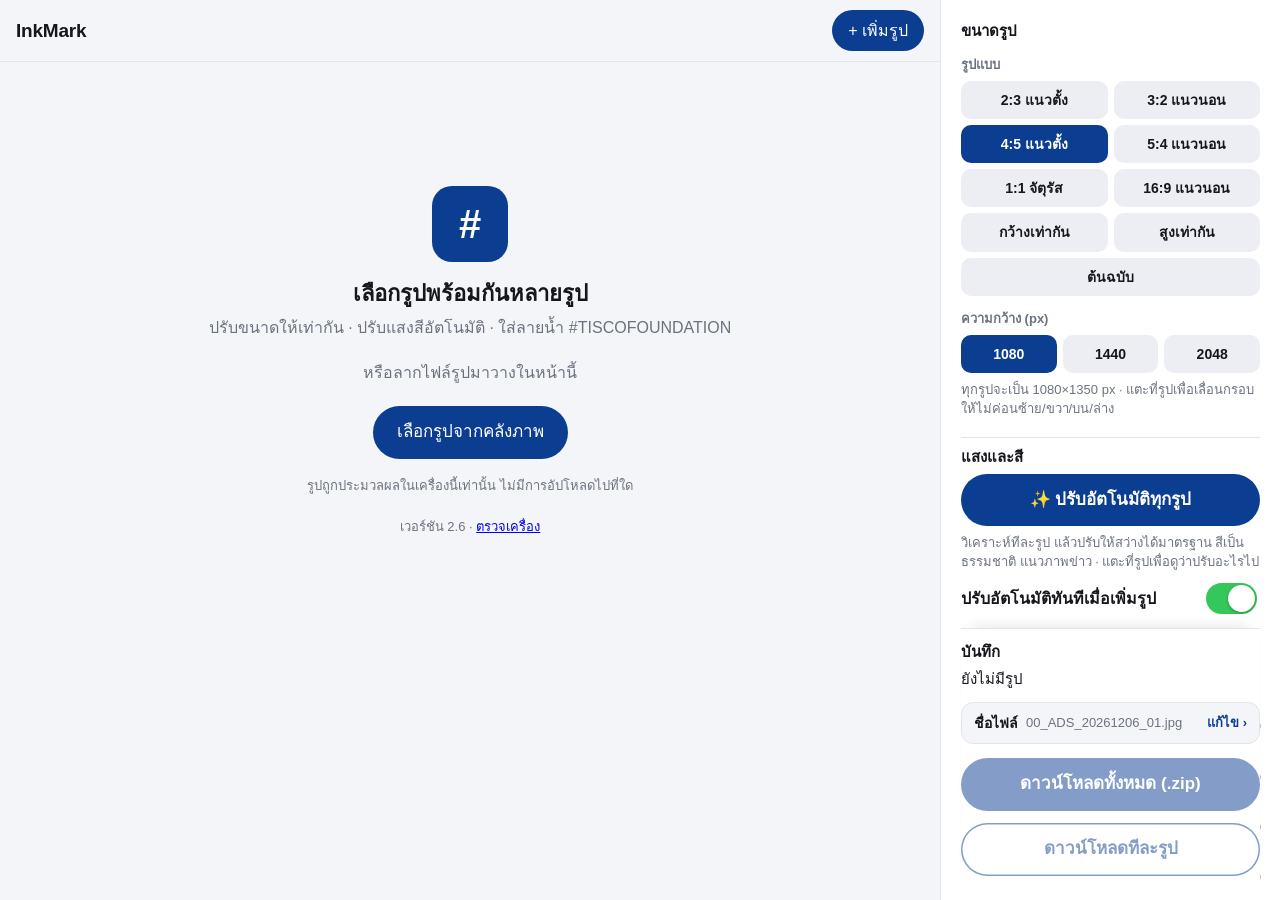
==== index.html @ cd6fbc51 "v2.6: straighten tools per photo (tilt, vertical/horizontal perspective, auto) - Tilt in 0.1° steps " ====
<!doctype html>
<html lang="th">
<head>
  <meta charset="utf-8">
  <meta name="viewport" content="width=device-width, initial-scale=1, viewport-fit=cover">
  <meta name="apple-mobile-web-app-capable" content="yes">
  <meta name="mobile-web-app-capable" content="yes">
  <meta name="apple-mobile-web-app-status-bar-style" content="default">
  <meta name="apple-mobile-web-app-title" content="InkMark">
  <meta name="theme-color" content="#0b3d91">
  <link rel="manifest" href="manifest.json">
  <link rel="apple-touch-icon" href="icons/icon-180.png">
  <link rel="icon" href="icons/icon-192.png">
  <link rel="stylesheet" href="css/style.css">
  <title>InkMark</title>
</head>
<body>
  <header class="topbar">
    <div class="brand">InkMark <span id="count" class="count"></span></div>
    <div class="top-actions">
      <button id="clearBtn" class="ghost" hidden>ล้างทั้งหมด</button>
      <label class="btn primary">+ เพิ่มรูป<input id="fileInput" type="file" accept="image/*" multiple hidden></label>
    </div>
  </header>

  <main id="main">
    <section id="empty" class="empty">
      <div class="empty-mark">#</div>
      <h1>เลือกรูปพร้อมกันหลายรูป</h1>
      <p>ปรับขนาดให้เท่ากัน · ปรับแสงสีอัตโนมัติ · ใส่ลายน้ำ #TISCOFOUNDATION</p>
      <p class="desk-only drop-hint">หรือลากไฟล์รูปมาวางในหน้านี้</p>
      <label class="btn primary big">เลือกรูปจากคลังภาพ<input id="fileInput2" type="file" accept="image/*" multiple hidden></label>
      <p class="hint">รูปถูกประมวลผลในเครื่องนี้เท่านั้น ไม่มีการอัปโหลดไปที่ใด</p>
      <p class="hint"><span id="version"></span> · <a href="check.html">ตรวจเครื่อง</a></p>
    </section>
    <p id="gridHint" class="grid-hint" hidden>แตะที่รูปเพื่อเลื่อนตำแหน่งกรอบ หรือปรับแสงสีเฉพาะรูป</p>
    <div id="grid" class="grid"></div>
  </main>

  <!-- แผงตั้งค่า -->
  <section id="sheet" class="sheet" hidden>
    <div class="sheet-head">
      <strong id="sheetTitle"></strong>
      <button id="sheetClose" class="ghost small">เสร็จ</button>
    </div>

    <div class="pane" data-pane="size">
      <h3 class="pane-title">ขนาดรูป</h3>
      <p class="label">รูปแบบ</p>
      <div class="seg mode-grid" id="modeSeg"></div>
      <p class="label" id="sizeLabel">ความกว้าง (px)</p>
      <div class="seg" id="sizeSeg"></div>
      <p class="hint" id="sizeHint"></p>
    </div>

    <div class="pane" data-pane="tone">
      <h3 class="pane-title">แสงและสี</h3>
      <button id="autoAllBtn" class="btn primary block">✨ ปรับอัตโนมัติทุกรูป</button>
      <p class="hint">วิเคราะห์ทีละรูป แล้วปรับให้สว่างได้มาตรฐาน สีเป็นธรรมชาติ แนวภาพข่าว · แตะที่รูปเพื่อดูว่าปรับอะไรไป</p>
      <label class="switch-row">
        <span><strong>ปรับอัตโนมัติทันทีเมื่อเพิ่มรูป</strong></span>
        <input type="checkbox" id="autoImport" class="switch">
      </label>
      <button id="resetAllBtn" class="ghost small">ล้างการปรับแสงสีทุกรูป</button>
      <p class="label">ปรับเพิ่มทั้งชุด</p>
      <div id="globalSliders" class="sliders"></div>
      <button id="globalReset" class="ghost small">รีเซ็ตแถบเลื่อน</button>
      <p class="hint">ต้องการปรับเฉพาะรูปไหน ให้แตะที่รูปนั้น</p>
    </div>

    <div class="pane" data-pane="wm">
      <h3 class="pane-title">ลายน้ำ</h3>
      <label class="switch-row">
        <span><strong>ใส่ลายน้ำ</strong><br><small>ห่างขอบเท่ากัน ขนาดอัตโนมัติตามรูป</small></span>
        <input type="checkbox" id="wmToggle" class="switch">
      </label>
      <p class="label">ข้อความ</p>
      <input id="wmText" type="text" autocomplete="off" autocapitalize="characters" spellcheck="false">
      <p class="label">ตำแหน่ง</p>
      <div class="pos-grid" id="wmPosGrid" aria-label="ตำแหน่งลายน้ำ"></div>
      <p class="label">ขนาด</p>
      <div class="seg" id="wmSizeSeg"></div>
      <p class="label">สี</p>
      <div class="seg wrap" id="wmColorSeg"></div>
      <p class="label">ความทึบ <span id="wmOpacityVal" class="muted"></span></p>
      <input id="wmOpacity" type="range" min="40" max="100" step="5">
    </div>

    <div class="pane" data-pane="export">
      <h3 class="pane-title">บันทึก</h3>
      <p id="exportSummary" class="summary"></p>
      <details class="name-box" id="nameBox">
        <summary>
          <span class="name-title">ชื่อไฟล์</span>
          <span class="name-sum" id="namePreview"></span>
        </summary>
        <p class="label">คำค้นหาในชื่อไฟล์</p>
        <input id="prefixInput" type="text" autocomplete="off" autocapitalize="characters" spellcheck="false" maxlength="20">
        <p class="hint">รูปแบบ 00_คำค้นหา_วันที่ถ่าย_ลำดับ · ลำดับนับตามรูปในหน้าแอป เริ่มใหม่ทุกวันที่</p>
      </details>
      <p class="hint warn" id="noDateWarn" hidden></p>
      <div class="desk-only desk-export">
        <button id="deskZipBtn" class="btn primary block">ดาวน์โหลดทั้งหมด (.zip)</button>
        <button id="deskFilesBtn" class="btn outline block">ดาวน์โหลดทีละรูป</button>
      </div>
      <div class="touch-only">
      <button id="exportBtn" class="btn primary block">เตรียมไฟล์ทั้งหมด</button>
      <div id="exportReady" hidden>
        <button id="shareBtn" class="btn primary block">บันทึกลงคลังรูป / แชร์</button>
        <p class="hint">กดแล้วเลือก <strong>"บันทึกรูปภาพ"</strong> รูปเข้าแอปรูปภาพ (แอปรูปภาพจะตั้งชื่อใหม่เอง) · ต้องการชื่อไฟล์ตามที่ตั้ง เลือก <strong>"บันทึกไปยังไฟล์"</strong></p>
        <button id="downloadBtn" class="ghost small">หรือดาวน์โหลดเป็นไฟล์</button>
      </div>
      </div>
    </div>
  </section>

  <nav class="tabbar" id="tabbar" hidden>
    <button data-sheet="size"><span class="ico">▣</span><span>ขนาด</span></button>
    <button data-sheet="tone"><span class="ico">☀︎</span><span>แสงสี</span></button>
    <button data-sheet="wm"><span class="ico">#</span><span>ลายน้ำ</span></button>
    <button data-sheet="export" class="accent"><span class="ico">↓</span><span>บันทึก</span></button>
  </nav>

  <!-- แก้ไขรายรูป -->
  <div id="editor" class="editor" hidden>
    <div class="ed-head">
      <button id="edClose" class="ghost">✕ ปิด</button>
      <span id="edTitle" class="ed-title"></span>
      <span class="ed-nav">
        <button id="edPrev" class="ghost" aria-label="รูปก่อนหน้า">‹</button>
        <button id="edNext" class="ghost" aria-label="รูปถัดไป">›</button>
      </span>
    </div>
    <div class="ed-body">
      <div class="ed-stage" id="edStage">
        <div class="ed-pane" id="edCropPane">
          <p class="ed-pane-label" id="edCropLabel">รูปเต็ม · ลากกรอบเพื่อเลือกตำแหน่ง</p>
          <div class="ed-pane-box"><canvas id="edCrop"></canvas></div>
        </div>
        <div class="ed-pane">
          <p class="ed-pane-label">ผลลัพธ์</p>
          <div class="ed-pane-box"><canvas id="edPreview"></canvas></div>
        </div>
      </div>
      <div class="ed-controls">
        <div id="edFrame" class="ed-frame">
          <div class="row ed-mode-row">
            <span class="muted">ขนาดรูปนี้</span>
            <select id="edMode"><option value=""></option></select>
          </div>
          <p class="hint" id="edModeNote" hidden>รูปนี้ใช้ขนาดเฉพาะ รูปอื่นยังใช้ขนาดตามชุด</p>
          <p class="hint mobile-only" id="edFrameHint">ลากกรอบสีขาวเพื่อเลือกตำแหน่ง · ใช้สองนิ้วซูมได้</p>
          <div class="row" id="edZoomRow">
            <span class="muted">ซูม</span>
            <input id="edZoom" type="range" min="1" max="4" step="0.01">
            <button id="edCropReset" class="ghost small">กึ่งกลาง</button>
          </div>
          <div class="geo-box">
            <p class="label geo-title">ปรับให้ตรง <span class="muted">— เอียง · มุมมองแนวตั้ง/แนวนอน</span></p>
            <div class="auto-row">
              <button id="edStraight" class="btn outline">📐 ตั้งตรงอัตโนมัติ</button>
              <button id="edGeoReset" class="ghost small">ล้าง</button>
            </div>
            <div id="geoChips" class="chips"></div>
            <div class="one-slider"><input id="geoOne" type="range"></div>
          </div>
        </div>
        <div class="ed-tone">
          <div class="auto-row">
            <button id="edAuto" class="btn primary">✨ ปรับอัตโนมัติ</button>
            <button id="edToneReset" class="ghost small">ล้างการปรับ</button>
          </div>
          <ul id="edNotes" class="auto-notes"></ul>
          <button id="edCompare" class="btn outline block desk-only">กดค้างเพื่อดูก่อนปรับ</button>
          <!-- มือถือ: เลือกค่าทีละตัว แล้วปรับด้วยแถบเดียว (รูปไม่เลื่อนหาย) -->
          <div id="edChips" class="chips mobile-only"></div>
          <div class="one-slider mobile-only">
            <input id="edOne" type="range" step="1">
          </div>
          <p class="hint mobile-only">กดค้างที่รูปเพื่อดูก่อนปรับ · แตะชื่อค่าสองครั้งเพื่อกลับเป็น 0</p>
          <p class="label desk-only">ปรับแสงสีรูปนี้</p>
          <div id="edSliders" class="sliders desk-only"></div>
        </div>
        <div class="row ed-actions">
          <button id="edRemove" class="ghost small danger">ลบรูปนี้</button>
        </div>
        <p class="hint desk-only">คีย์ลัด: ← → เปลี่ยนรูป · Esc ปิด · ลูกกลิ้งเมาส์ = ซูม</p>
      </div>
    </div>
    <nav class="ed-tabs mobile-only" id="edTabs">
      <button type="button" data-tab="frame"><span class="ico">▣</span><span>ขนาด · ตำแหน่ง</span></button>
      <button type="button" data-tab="tone"><span class="ico">☀︎</span><span>แสงสี</span></button>
    </nav>
  </div>

  <div id="progress" class="progress" hidden>
    <div class="progress-card">
      <p id="progressText"></p>
      <div class="bar"><div id="progressBar"></div></div>
    </div>
  </div>
  <div id="toast" class="toast" hidden></div>
  <div id="dropZone" class="drop-zone" hidden><div>วางรูปที่นี่</div></div>
  <button id="updateBar" class="update-bar" hidden>มีเวอร์ชันใหม่ · แตะเพื่อโหลด (รูปที่เลือกไว้จะหายไป)</button>

  <script type="module" src="js/app.js"></script>
</body>
</html>
---- css/style.css ----
:root {
  --bg: #f4f5f8;
  --surface: #ffffff;
  --text: #15171c;
  --muted: #6b7280;
  --line: #e3e5ea;
  --primary: #0b3d91;
  --primary-text: #ffffff;
  --chip: #eceef3;
  --danger: #c62828;
  --shadow: 0 6px 24px rgba(0, 0, 0, 0.12);
  --tabbar-h: 64px;
  --safe-b: env(safe-area-inset-bottom, 0px);
}
@media (prefers-color-scheme: dark) {
  :root {
    --bg: #0f1115;
    --surface: #1a1d23;
    --text: #eef0f4;
    --muted: #9aa1ad;
    --line: #2b2f37;
    --primary: #4c7fe0;
    --chip: #262a32;
    --danger: #ff6b6b;
    --shadow: 0 6px 24px rgba(0, 0, 0, 0.5);
  }
}

* { box-sizing: border-box; -webkit-tap-highlight-color: transparent; }
html, body { margin: 0; }
body {
  background: var(--bg);
  color: var(--text);
  font: 16px/1.45 -apple-system, BlinkMacSystemFont, "Sukhumvit Set", "Noto Sans Thai", "Helvetica Neue", Arial, sans-serif;
  touch-action: manipulation;
  -webkit-user-select: none;
  user-select: none;
}
button, input, label.btn { font: inherit; color: inherit; }
button { cursor: pointer; border: 0; background: none; }
[hidden] { display: none !important; }
.muted { color: var(--muted); font-weight: 400; }
.hint { color: var(--muted); font-size: 13px; margin: 8px 0 0; }

.btn {
  display: inline-flex; align-items: center; justify-content: center;
  padding: 9px 16px; border-radius: 999px; font-weight: 600; cursor: pointer;
}
.btn.primary { background: var(--primary); color: var(--primary-text); }
.btn.big { padding: 14px 24px; font-size: 17px; }
.btn.block { width: 100%; padding: 14px; font-size: 17px; margin-top: 4px; }
.btn:disabled { opacity: 0.5; }
.btn.outline { background: transparent; color: var(--primary); box-shadow: inset 0 0 0 1.5px var(--primary); }
.desk-export { display: grid; gap: 8px; }
.ghost { padding: 8px 12px; border-radius: 10px; color: var(--primary); font-weight: 600; }
.ghost.small { font-size: 14px; padding: 6px 10px; }
.ghost.danger { color: var(--danger); }

/* แถบบน */
.topbar {
  position: sticky; top: 0; z-index: 10;
  display: flex; align-items: center; justify-content: space-between;
  padding: calc(env(safe-area-inset-top, 0px) + 10px) 16px 10px;
  background: var(--bg);
  background: color-mix(in srgb, var(--bg) 88%, transparent);
  -webkit-backdrop-filter: blur(12px); backdrop-filter: blur(12px);
  border-bottom: 1px solid var(--line);
}
.brand { font-weight: 800; font-size: 19px; letter-spacing: -0.2px; }
.count { font-weight: 500; font-size: 14px; color: var(--muted); margin-left: 4px; }
.top-actions { display: flex; gap: 6px; align-items: center; }

main { padding: 12px 16px calc(var(--tabbar-h) + var(--safe-b) + 24px); }
body.sheet-open main { padding-bottom: calc(58vh + var(--safe-b)); }

.empty { text-align: center; padding: 12vh 8px 0; }
.empty-mark {
  width: 76px; height: 76px; margin: 0 auto 16px; border-radius: 20px;
  display: grid; place-items: center; font-size: 40px; font-weight: 800;
  background: var(--primary); color: #fff;
}
.empty h1 { font-size: 22px; margin: 0 0 6px; }
.empty p { color: var(--muted); margin: 0 0 22px; }
.empty .hint { margin-top: 18px; }
.grid-hint { color: var(--muted); font-size: 13px; margin: 0 0 10px; }

.grid { display: grid; grid-template-columns: repeat(2, minmax(0, 1fr)); gap: 10px; align-items: start; }
@media (min-width: 640px) { .grid { grid-template-columns: repeat(3, minmax(0, 1fr)); } }
@media (min-width: 980px) { .grid { grid-template-columns: repeat(4, minmax(0, 1fr)); } }
.tile {
  position: relative; border-radius: 10px; overflow: hidden; background: var(--chip);
  min-height: 80px; cursor: pointer;
}
.tile canvas { display: block; width: 100%; height: auto; }
.tile .num {
  position: absolute; left: 6px; top: 6px; font-size: 12px; font-weight: 700;
  background: rgba(0,0,0,0.55); color: #fff; padding: 1px 7px; border-radius: 99px;
}
.tile .del {
  position: absolute; right: 4px; top: 4px; width: 30px; height: 30px; border-radius: 50%;
  display: grid; place-items: center; font-size: 14px; font-weight: 700; line-height: 1;
  background: rgba(0,0,0,0.6); color: #fff; border: 1.5px solid rgba(255,255,255,0.8);
}

/* แถบล่าง */
.tabbar {
  position: fixed; left: 0; right: 0; bottom: 0; z-index: 30;
  display: grid; grid-template-columns: repeat(4, 1fr);
  padding: 6px 8px calc(var(--safe-b) + 6px);
  background: var(--surface); border-top: 1px solid var(--line);
}
.tabbar button {
  display: flex; flex-direction: column; align-items: center; gap: 1px;
  padding: 6px 0; border-radius: 12px; font-size: 12px; color: var(--muted);
}
.tabbar .ico { font-size: 19px; line-height: 1.2; font-weight: 700; }
.tabbar button.active { color: var(--primary); background: var(--chip); }
.tabbar button.accent { color: var(--primary); font-weight: 700; }

/* แผงตั้งค่า */
.sheet {
  position: fixed; left: 0; right: 0; z-index: 25;
  bottom: calc(var(--tabbar-h) + var(--safe-b));
  max-height: 52vh; overflow-y: auto; -webkit-overflow-scrolling: touch;
  background: var(--surface); border-radius: 18px 18px 0 0; box-shadow: var(--shadow);
  padding: 4px 16px 16px;
}
@media (min-width: 720px) { .sheet { left: 50%; right: auto; width: 560px; transform: translateX(-50%); } }
.sheet-head {
  position: sticky; top: 0; background: var(--surface);
  display: flex; justify-content: space-between; align-items: center; padding: 10px 0 4px;
}
.pane { display: none; }
.pane.active { display: block; }
.label { font-size: 13px; font-weight: 600; color: var(--muted); margin: 14px 0 6px; }

.seg { display: flex; gap: 6px; }
.seg.wrap { flex-wrap: wrap; }
.seg button {
  flex: 1 1 auto; padding: 9px 12px; border-radius: 10px; background: var(--chip);
  font-size: 14px; font-weight: 600; white-space: nowrap; display: inline-flex; align-items: center; justify-content: center; gap: 6px;
}
.seg button.on { background: var(--primary); color: var(--primary-text); }
.pos-grid {
  display: grid; grid-template-columns: repeat(3, 1fr); gap: 4px;
  width: 132px; aspect-ratio: 4 / 5; padding: 6px; border-radius: 12px;
  background: var(--chip); border: 1px solid var(--line);
}
.pos-grid button { border-radius: 8px; display: grid; place-items: center; }
.pos-grid button i { width: 22px; height: 6px; border-radius: 3px; background: var(--muted); opacity: 0.35; }
.pos-grid button.on { background: var(--surface); box-shadow: 0 1px 3px rgba(0,0,0,0.15); }
.pos-grid button.on i { background: var(--primary); opacity: 1; }
.dot { width: 14px; height: 14px; border-radius: 50%; border: 1px solid rgba(128,128,128,0.6); display: inline-block; }
.seg input[type=color] { width: 22px; height: 22px; border: 0; padding: 0; background: none; }

input[type=text] {
  width: 100%; padding: 10px 12px; font-size: 16px; border-radius: 10px;
  border: 1px solid var(--line); background: var(--bg); -webkit-user-select: text; user-select: text;
}
input[type=range] { width: 100%; accent-color: var(--primary); }

.sliders .sl { display: grid; grid-template-columns: 1fr auto; align-items: center; margin: 4px 0 10px; }
.sliders .sl span { font-size: 14px; }
.sliders .sl output { font-size: 13px; color: var(--muted); min-width: 34px; text-align: right; }
.sliders .sl input { grid-column: 1 / -1; }

.switch-row { display: flex; align-items: center; justify-content: space-between; gap: 12px; padding: 8px 0; }
.switch-row small { color: var(--muted); }
.switch {
  appearance: none; -webkit-appearance: none; flex: none;
  width: 51px; height: 31px; border-radius: 99px; background: var(--line); position: relative; transition: background .2s;
}
.switch::after {
  content: ""; position: absolute; top: 2px; left: 2px; width: 27px; height: 27px; border-radius: 50%;
  background: #fff; box-shadow: 0 1px 3px rgba(0,0,0,.3); transition: transform .2s;
}
.switch:checked { background: #34c759; }
.switch:checked::after { transform: translateX(20px); }

.summary { font-size: 15px; margin: 6px 0 12px; }

/* ตัวแก้ไขรายรูป */
.editor {
  position: fixed; inset: 0; z-index: 50; background: var(--bg);
  display: flex; flex-direction: column;
}
.ed-head {
  display: flex; align-items: center; justify-content: space-between; gap: 8px;
  padding: calc(env(safe-area-inset-top, 0px) + 6px) 8px 6px; border-bottom: 1px solid var(--line); background: var(--surface);
}
.ed-title { font-size: 14px; color: var(--muted); overflow: hidden; text-overflow: ellipsis; white-space: nowrap; }
.ed-nav button { font-size: 24px; padding: 2px 14px; }
.ed-body { flex: 1; min-height: 0; overflow-y: auto; width: 100%; }
.ed-stage {
  position: relative; background: #16181c; overflow: hidden;
  display: flex; flex-direction: column; gap: 8px; padding: 8px;
}
.ed-pane { display: flex; flex-direction: column; min-width: 0; min-height: 0; height: 36vh; height: 36dvh; }
.ed-pane-label { margin: 0 0 4px; color: #b9bec8; font-size: 12px; font-weight: 600; }
.ed-pane-box { flex: 1; min-height: 0; display: flex; align-items: center; justify-content: center; }
#edCrop, #edPreview { display: block; box-shadow: 0 2px 16px rgba(0,0,0,0.5); }
#edCrop { touch-action: none; cursor: grab; }
#edCrop.dragging { cursor: grabbing; }
#edPreview { -webkit-touch-callout: none; }
.ed-stage-hint.fade { opacity: 0; }
.ed-stage-hint {
  position: absolute; left: 50%; top: 10px; transform: translateX(-50%); margin: 0; transition: opacity .4s;
  background: rgba(0,0,0,0.55); color: #fff; font-size: 12px; padding: 4px 10px; border-radius: 99px;
  pointer-events: none; white-space: nowrap;
}
.ed-controls { padding: 14px 16px calc(var(--safe-b) + 24px); max-width: 640px; margin: 0 auto; }
.ed-controls .btn.block { margin-top: 0; margin-bottom: 8px; }
.auto-notes { margin: 0 0 10px; padding: 0; list-style: none; font-size: 13px; color: var(--muted); }
.auto-notes li { padding: 3px 0 3px 18px; position: relative; }
.auto-notes li::before { content: "✓"; position: absolute; left: 0; color: var(--primary); font-weight: 700; }
#edCompare { -webkit-user-select: none; user-select: none; -webkit-touch-callout: none; }
.row { display: flex; align-items: center; gap: 10px; margin-top: 8px; }
.row input[type=range] { flex: 1; }

.progress { position: fixed; inset: 0; z-index: 80; background: rgba(0,0,0,0.4); display: grid; place-items: center; }
.progress-card { background: var(--surface); padding: 20px; border-radius: 16px; width: min(320px, 86vw); text-align: center; }
.bar { height: 6px; background: var(--chip); border-radius: 99px; overflow: hidden; }
#progressBar { height: 100%; width: 0; background: var(--primary); transition: width .15s; }

.toast {
  position: fixed; left: 50%; transform: translateX(-50%); z-index: 90;
  bottom: calc(var(--tabbar-h) + var(--safe-b) + 16px);
  background: rgba(20,20,20,0.92); color: #fff; padding: 10px 16px; border-radius: 12px; font-size: 14px; max-width: 90vw;
}

.update-bar {
  position: fixed; left: 12px; right: 12px; z-index: 95;
  top: calc(env(safe-area-inset-top, 0px) + 64px);
  background: var(--primary); color: #fff; font-weight: 600; font-size: 14px;
  padding: 10px 14px; border-radius: 12px; box-shadow: var(--shadow);
}

/* ---------- จอคอม: แผงเครื่องมือด้านขวา ---------- */
.desk-only { display: none !important; }
.pane-title { display: none; }
.drop-zone {
  position: fixed; inset: 0; z-index: 99; display: grid; place-items: center;
  background: rgba(11, 61, 145, 0.18);
  background: color-mix(in srgb, var(--primary) 18%, transparent);
  border: 3px dashed var(--primary); pointer-events: none;
}
.drop-zone div { background: var(--surface); color: var(--primary); font-weight: 700; font-size: 20px; padding: 14px 24px; border-radius: 14px; box-shadow: var(--shadow); }

@media (min-width: 1024px) {
  :root { --side-w: 340px; }
  .desk-only { display: revert !important; }
  .btn.desk-only { display: flex !important; }
  .desk-export.desk-only { display: grid !important; }
  .touch-only { display: none !important; }
  .drop-hint { color: var(--muted); }

  main, body.sheet-open main { padding: 16px 24px 32px; margin-right: var(--side-w); }
  .topbar { padding-right: calc(var(--side-w) + 16px); }
  .grid { grid-template-columns: repeat(auto-fill, minmax(220px, 1fr)); gap: 14px; }
  .tabbar { display: none !important; }

  /* แผงขวาแสดงตลอด ตั้งแต่ยังไม่เลือกรูป และล็อกตำแหน่งไว้ */
  .sheet,
  .sheet[hidden] {
    display: block !important;
    top: 0; bottom: 0; right: 0; left: auto; width: var(--side-w); max-height: none; transform: none;
    border-radius: 0; box-shadow: none; border-left: 1px solid var(--line);
    padding: calc(env(safe-area-inset-top, 0px) + 12px) 20px 24px;
  }
  .sheet-head { display: none; }
  .sheet .pane { display: block; padding-bottom: 18px; margin-bottom: 6px; border-bottom: 1px solid var(--line); }
  .sheet .pane:last-child { border-bottom: 0; }
  .pane-title { display: block; font-size: 15px; margin: 8px 0 2px; }
  .sheet .pane[data-pane="export"] {
    position: sticky; bottom: -24px; background: var(--surface); padding: 4px 0 24px; margin-top: 8px;
    border-top: 1px solid var(--line); box-shadow: 0 -10px 14px -10px rgba(0,0,0,0.12);
  }

  .ed-body { display: grid; grid-template-columns: 1fr 340px; overflow: hidden; }
  .ed-stage { min-height: 0; flex-direction: row; gap: 16px; padding: 12px 16px 16px; }
  .ed-pane { flex: 1; height: auto; }
  .ed-controls { border-left: 1px solid var(--line); overflow-y: auto; max-width: none; margin: 0; padding: 16px 20px 24px; background: var(--surface); }
}

/* ป้ายบนรูปย่อ + ลากเรียงลำดับ */
.tile .badges { position: absolute; left: 6px; bottom: 6px; display: flex; gap: 4px; flex-wrap: wrap; pointer-events: none; }
.tile .badges span { font-size: 11px; color: #fff; padding: 1px 7px; border-radius: 99px; }
.tile .badges .edited { background: var(--primary); }
.tile .badges .nodate { background: #b26a00; }
.tile { -webkit-touch-callout: none; touch-action: manipulation; }
.tile.drag-src { opacity: 0.3; }
.tile.lifted { transform: scale(1.04); }
.drag-ghost {
  position: fixed; z-index: 70; pointer-events: none; border-radius: 10px; overflow: hidden;
  box-shadow: 0 12px 32px rgba(0,0,0,0.35); opacity: 0.92; transform: scale(1.05);
}
.drag-ghost canvas { display: block; width: 100%; height: auto; }
/* โหมดที่ไม่ต้องเลือกตำแหน่ง: ให้ผลลัพธ์ใช้พื้นที่ทั้งหมด */
#edCropPane[hidden] + .ed-pane { height: 64vh; height: 64dvh; }
@media (min-width: 1024px) { #edCropPane[hidden] + .ed-pane { height: auto; } }

/* ---------- หน้าแก้ไขบนมือถือ: รูปค้างบนจอ เครื่องมืออยู่ล่าง (แบบแอปรูปภาพ iPhone) ---------- */
.auto-row { display: flex; align-items: center; gap: 8px; margin-bottom: 6px; }
.auto-row .btn { flex: 1; }
.chips { display: flex; gap: 6px; overflow-x: auto; padding: 2px 0 8px; scrollbar-width: none; -webkit-overflow-scrolling: touch; }
.chips::-webkit-scrollbar { display: none; }
.chips button {
  flex: none; padding: 7px 12px; border-radius: 99px; background: var(--chip); font-size: 14px; font-weight: 600;
  display: flex; gap: 6px; align-items: baseline;
}
.chips button small { font-weight: 500; color: var(--muted); font-size: 12px; }
.chips button.on { background: var(--primary); color: #fff; }
.chips button.on small { color: rgba(255,255,255,0.8); }
.chips button.changed:not(.on) small { color: var(--primary); }
.one-slider { padding: 4px 4px 0; }
.one-slider input { width: 100%; }
.ed-tabs { display: none; }

@media (max-width: 1023px) {
  .mobile-only { display: revert; }
  .chips.mobile-only { display: flex; }
  .editor .ed-body { display: flex; flex-direction: column; overflow: hidden; }
  .editor .ed-stage { flex: 1; min-height: 0; padding: 8px; }
  .editor .ed-pane { flex: 1; height: auto; min-height: 0; }
  #edCropPane[hidden] + .ed-pane { height: auto; }
  .editor .ed-controls { flex: none; max-height: 42vh; overflow-y: auto; width: 100%; padding: 10px 16px 6px; background: var(--surface); }
  .editor .auto-notes {
    font-size: 12px; margin-bottom: 6px;
    display: -webkit-box; -webkit-line-clamp: 2; -webkit-box-orient: vertical; overflow: hidden;
  }
  .editor .auto-notes li { display: inline; padding: 0 6px 0 0; }
  .editor .auto-notes li::before { position: static; margin-right: 2px; }
  .editor .ed-actions { display: none; }
  .editor .ed-controls .hint { margin: 2px 0 4px; font-size: 12px; }
  .ed-tabs {
    display: grid; grid-template-columns: 1fr 1fr; flex: none; background: var(--surface);
    border-top: 1px solid var(--line); padding: 4px 8px calc(var(--safe-b) + 4px);
  }
  .ed-tabs button { display: flex; flex-direction: column; align-items: center; padding: 6px 0; border-radius: 12px; font-size: 12px; color: var(--muted); }
  .ed-tabs .ico { font-size: 18px; line-height: 1.2; font-weight: 700; }
  .ed-tabs button.on { color: var(--primary); background: var(--chip); }
  /* แท็บตำแหน่ง: เห็นรูปเต็ม+กรอบ · แท็บแสงสี: เห็นผลลัพธ์ */
  .editor.tab-tone #edCropPane { display: none; }
  .editor.tab-frame #edCropPane:not([hidden]) ~ .ed-pane { display: none; }
  .editor.tab-tone .ed-frame { display: none; }
  .editor.tab-frame .ed-tone, .editor.tab-frame .ed-actions { display: none; }
  .editor .ed-pane-label { display: none; }
}
@media (min-width: 1024px) { .mobile-only { display: none !important; } }

/* ขนาดรูป: เรียงเป็นคู่ แนวตั้ง | แนวนอน */
.seg.mode-grid { display: grid; grid-template-columns: 1fr 1fr; }
.seg.mode-grid button[data-value="orig"] { grid-column: 1 / -1; }

/* ชื่อไฟล์: ยุบไว้เป็นบรรทัดสรุป แตะเพื่อแก้ */
.name-box { margin: 4px 0 10px; border: 1px solid var(--line); border-radius: 12px; padding: 0 12px; background: var(--bg); }
.name-box summary {
  list-style: none; cursor: pointer; display: flex; align-items: center; gap: 8px; padding: 10px 0; font-size: 14px;
}
.name-box summary::-webkit-details-marker { display: none; }
.name-box summary::after { content: "แก้ไข ›"; margin-left: auto; color: var(--primary); font-weight: 600; font-size: 13px; flex: none; }
.name-box[open] summary::after { content: "เสร็จ"; }
.name-title { font-weight: 600; flex: none; }
.name-sum { color: var(--muted); overflow: hidden; text-overflow: ellipsis; white-space: nowrap; min-width: 0; font-size: 13px; }
.name-box[open] { padding-bottom: 10px; }
.name-box .label { margin-top: 2px; }
.hint.warn { color: #b26a00; }

/* ขนาดเฉพาะรูป */
.ed-mode-row select {
  flex: 1; font: inherit; font-size: 15px; padding: 8px 10px; border-radius: 10px;
  border: 1px solid var(--line); background: var(--bg); color: var(--text);
}
.ed-mode-row .muted { flex: none; }
#edModeNote { color: var(--primary); }
.tile .badges .own-size { background: #6a3fb2; }

/* ปรับให้ตรง */
.geo-box { margin-top: 10px; padding-top: 10px; border-top: 1px solid var(--line); }
.geo-box .auto-row .btn { padding: 8px 12px; font-size: 15px; }
.geo-box .chips { display: flex; }
.geo-title { margin: 0 0 6px; }
/* ในหน้าแก้ไข: ข้อความแจ้งขึ้นด้านบน ไม่บังเครื่องมือ */
body.editing .toast { top: calc(env(safe-area-inset-top, 0px) + 64px); bottom: auto; }
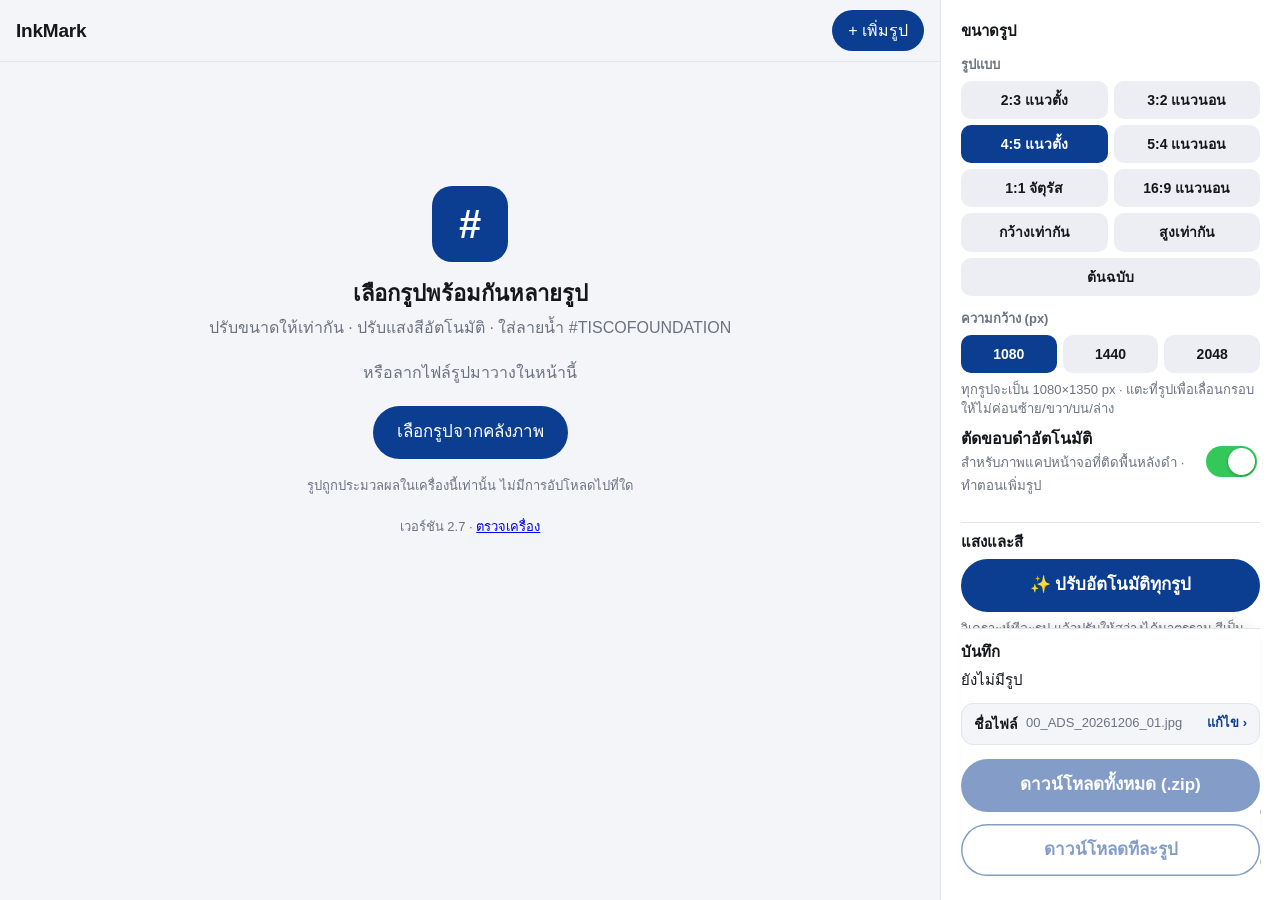
==== commit 4271309e: "v2.7: auto-trim black borders from screenshots On import, rows/columns that are mostly black are tre" ====
--- a/index.html
+++ b/index.html
@@ -51,6 +51,10 @@
       <p class="label" id="sizeLabel">ความกว้าง (px)</p>
       <div class="seg" id="sizeSeg"></div>
       <p class="hint" id="sizeHint"></p>
+      <label class="switch-row">
+        <span><strong>ตัดขอบดำอัตโนมัติ</strong><br><small>สำหรับภาพแคปหน้าจอที่ติดพื้นหลังดำ · ทำตอนเพิ่มรูป</small></span>
+        <input type="checkbox" id="autoTrim" class="switch">
+      </label>
     </div>
 
     <div class="pane" data-pane="tone">
@@ -149,6 +153,10 @@
             <select id="edMode"><option value=""></option></select>
           </div>
           <p class="hint" id="edModeNote" hidden>รูปนี้ใช้ขนาดเฉพาะ รูปอื่นยังใช้ขนาดตามชุด</p>
+          <label class="switch-row" id="edTrimRow" hidden>
+            <span><strong>ตัดขอบดำ</strong> <small>(ภาพแคปหน้าจอ)</small></span>
+            <input type="checkbox" id="edTrim" class="switch">
+          </label>
           <p class="hint mobile-only" id="edFrameHint">ลากกรอบสีขาวเพื่อเลือกตำแหน่ง · ใช้สองนิ้วซูมได้</p>
           <div class="row" id="edZoomRow">
             <span class="muted">ซูม</span>
--- a/css/style.css
+++ b/css/style.css
@@ -382,3 +382,4 @@
 .geo-title { margin: 0 0 6px; }
 /* ในหน้าแก้ไข: ข้อความแจ้งขึ้นด้านบน ไม่บังเครื่องมือ */
 body.editing .toast { top: calc(env(safe-area-inset-top, 0px) + 64px); bottom: auto; }
+.tile .badges .trimmed { background: #2e7d32; }
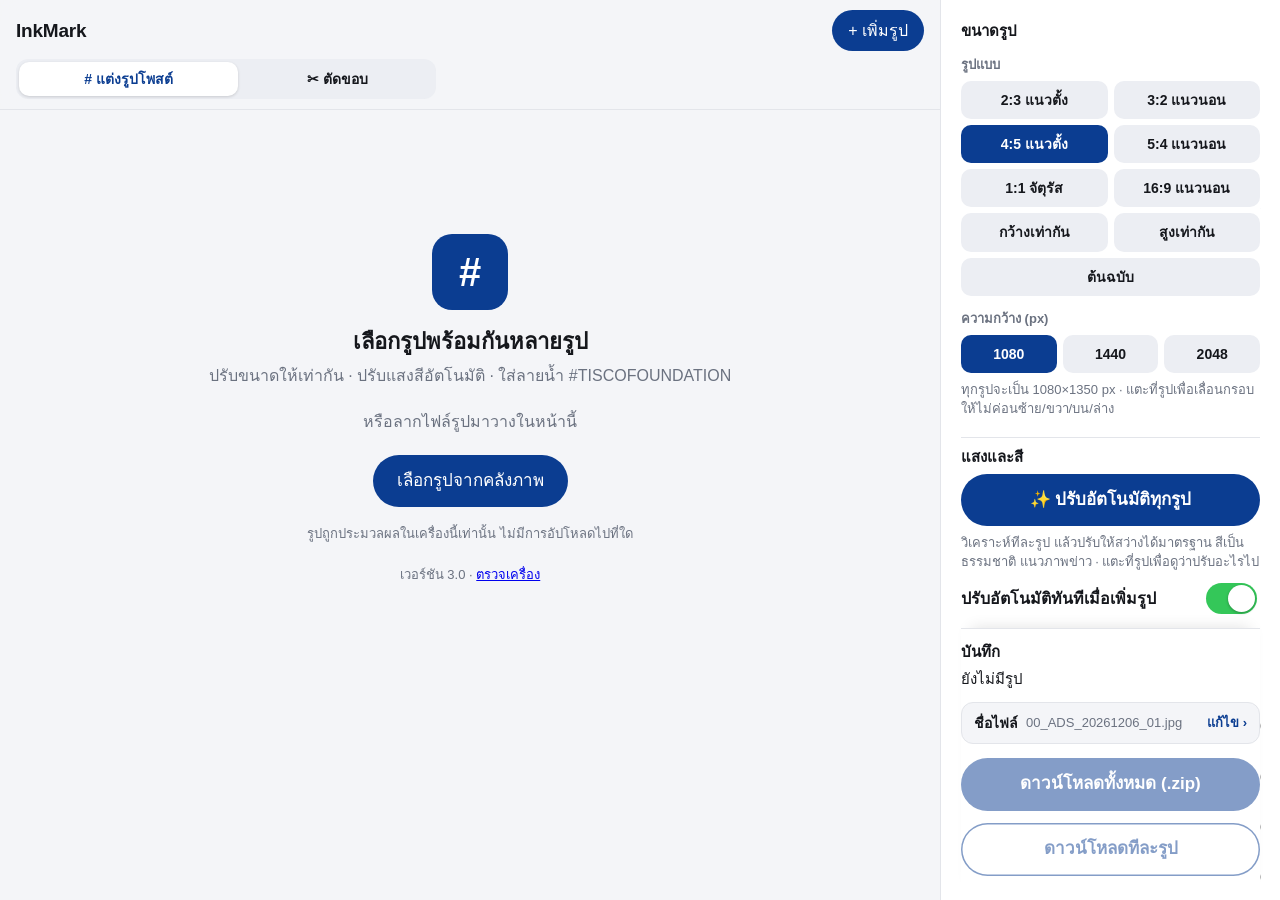
==== commit b84545df: "v3.0: separate Trim mode; post mode no longer trims - Top switch between "แต่งรูปโพสต์" and "ตัดขอบ"" ====
--- a/index.html
+++ b/index.html
@@ -16,10 +16,16 @@
 </head>
 <body>
   <header class="topbar">
-    <div class="brand">InkMark <span id="count" class="count"></span></div>
-    <div class="top-actions">
-      <button id="clearBtn" class="ghost" hidden>ล้างทั้งหมด</button>
-      <label class="btn primary">+ เพิ่มรูป<input id="fileInput" type="file" accept="image/*" multiple hidden></label>
+    <div class="topbar-main">
+      <div class="brand">InkMark <span id="count" class="count"></span></div>
+      <div class="top-actions">
+        <button id="clearBtn" class="ghost" hidden>ล้างทั้งหมด</button>
+        <label class="btn primary">+ เพิ่มรูป<input id="fileInput" type="file" accept="image/*" multiple hidden></label>
+      </div>
+    </div>
+    <div class="seg mode-switch" id="modeSwitch">
+      <button type="button" data-mode="post"># แต่งรูปโพสต์</button>
+      <button type="button" data-mode="trim">✂︎ ตัดขอบ</button>
     </div>
   </header>
 
@@ -37,6 +43,51 @@
     <div id="grid" class="grid"></div>
   </main>
 
+  <!-- โหมดตัดขอบ -->
+  <section id="trimApp" class="trim-app">
+    <div class="trim-opts">
+      <span class="muted">ตัด</span>
+      <div class="seg" id="trimColorSeg"></div>
+    </div>
+    <section id="trimEmpty" class="empty">
+      <div class="empty-mark">✂︎</div>
+      <h1>ตัดขอบภาพแคปหน้าจอ</h1>
+      <p>ตัดขอบดำ/ขาวออกอัตโนมัติ · ไม่ใส่ลายน้ำ ไม่ปรับสี คุณภาพเท่าต้นฉบับ</p>
+      <label class="btn primary big">เลือกรูป<input id="trimInput" type="file" accept="image/*" multiple hidden></label>
+      <p class="hint">บันทึกเป็นชื่อเดิมต่อท้าย _crop เช่น IMG_5969_crop.png</p>
+    </section>
+    <p id="trimHint" class="grid-hint" hidden>แตะที่รูปเพื่อดู หรือลากขอบปรับเอง</p>
+    <div id="trimGrid" class="grid"></div>
+  </section>
+  <div id="trimBar" class="trim-bar" hidden>
+    <span id="trimSummary" class="trim-summary"></span>
+    <div class="trim-actions">
+      <button id="trimPrepare" class="btn primary touch-only">บันทึกทั้งหมด</button>
+      <button id="trimShare" class="btn primary touch-only" hidden>บันทึกลงคลังรูป / แชร์</button>
+      <button id="trimZip" class="btn primary desk-only">ดาวน์โหลด .zip</button>
+      <button id="trimFiles" class="btn outline desk-only">ทีละรูป</button>
+    </div>
+  </div>
+  <div id="trimEditor" class="editor" hidden>
+    <div class="ed-head">
+      <button id="tEdClose" class="ghost">✕ ปิด</button>
+      <span id="tEdTitle" class="ed-title"></span>
+      <span class="ed-nav">
+        <button id="tEdPrev" class="ghost" aria-label="รูปก่อนหน้า">‹</button>
+        <button id="tEdNext" class="ghost" aria-label="รูปถัดไป">›</button>
+      </span>
+    </div>
+    <div class="t-stage"><canvas id="tEdCanvas"></canvas></div>
+    <div class="t-controls">
+      <p class="hint" id="tEdInfo"></p>
+      <div class="auto-row">
+        <button id="tEdAuto" class="btn primary">✂︎ ตัดอัตโนมัติ</button>
+        <button id="tEdNone" class="btn outline">ไม่ตัด</button>
+      </div>
+      <p class="hint">ลากเส้นขอบสีชมพูเพื่อปรับเอง · ลากกลางกรอบเพื่อเลื่อน</p>
+    </div>
+  </div>
+
   <!-- แผงตั้งค่า -->
   <section id="sheet" class="sheet" hidden>
     <div class="sheet-head">
@@ -51,10 +102,6 @@
       <p class="label" id="sizeLabel">ความกว้าง (px)</p>
       <div class="seg" id="sizeSeg"></div>
       <p class="hint" id="sizeHint"></p>
-      <label class="switch-row">
-        <span><strong>ตัดขอบดำอัตโนมัติ</strong><br><small>สำหรับภาพแคปหน้าจอที่ติดพื้นหลังดำ · ทำตอนเพิ่มรูป</small></span>
-        <input type="checkbox" id="autoTrim" class="switch">
-      </label>
     </div>
 
     <div class="pane" data-pane="tone">
@@ -153,10 +200,6 @@
             <select id="edMode"><option value=""></option></select>
           </div>
           <p class="hint" id="edModeNote" hidden>รูปนี้ใช้ขนาดเฉพาะ รูปอื่นยังใช้ขนาดตามชุด</p>
-          <label class="switch-row" id="edTrimRow" hidden>
-            <span><strong>ตัดขอบดำ</strong> <small>(ภาพแคปหน้าจอ)</small></span>
-            <input type="checkbox" id="edTrim" class="switch">
-          </label>
           <p class="hint mobile-only" id="edFrameHint">ลากกรอบสีขาวเพื่อเลือกตำแหน่ง · ใช้สองนิ้วซูมได้</p>
           <div class="row" id="edZoomRow">
             <span class="muted">ซูม</span>
--- a/css/style.css
+++ b/css/style.css
@@ -383,3 +383,39 @@
 /* ในหน้าแก้ไข: ข้อความแจ้งขึ้นด้านบน ไม่บังเครื่องมือ */
 body.editing .toast { top: calc(env(safe-area-inset-top, 0px) + 64px); bottom: auto; }
 .tile .badges .trimmed { background: #2e7d32; }
+
+/* ---------- สลับโหมด: แต่งรูปโพสต์ / ตัดขอบ ---------- */
+.topbar { flex-direction: column; align-items: stretch; gap: 8px; }
+.topbar-main { display: flex; align-items: center; justify-content: space-between; }
+.mode-switch { background: var(--chip); padding: 3px; border-radius: 12px; gap: 3px; }
+.mode-switch button { background: transparent; padding: 7px 10px; }
+.mode-switch button.on { background: var(--surface); color: var(--primary); box-shadow: 0 1px 3px rgba(0,0,0,0.15); }
+@media (min-width: 1024px) { .mode-switch { max-width: 420px; } }
+
+.trim-app { display: none; padding: 12px 16px calc(var(--safe-b) + 110px); }
+body.mode-trim .trim-app { display: block; }
+body.mode-trim #main, body.mode-trim .tabbar, body.mode-trim #editor { display: none !important; }
+body.mode-trim .sheet, body.mode-trim .sheet[hidden] { display: none !important; }
+body.mode-trim .topbar { padding-right: 16px !important; }
+body:not(.mode-trim) #trimBar, body:not(.mode-trim) #trimEditor { display: none !important; }
+.trim-opts { display: flex; align-items: center; gap: 10px; margin-bottom: 12px; }
+.trim-opts .seg { flex: 1; max-width: 420px; }
+.trim-bar {
+  position: fixed; left: 0; right: 0; bottom: 0; z-index: 30; background: var(--surface);
+  border-top: 1px solid var(--line); padding: 10px 16px calc(var(--safe-b) + 10px);
+  display: flex; align-items: center; justify-content: space-between; gap: 10px; flex-wrap: wrap;
+}
+.trim-summary { font-size: 14px; }
+.trim-actions { display: flex; gap: 8px; }
+.trim-actions .btn { padding: 11px 18px; }
+.tile .badges .trimmed { background: #2e7d32; }
+.tile .badges .notrim { background: #757575; }
+.t-stage { flex: 1; min-height: 0; background: #2a2d33; display: flex; align-items: center; justify-content: center; overflow: hidden; }
+#tEdCanvas { display: block; touch-action: none; box-shadow: 0 2px 16px rgba(0,0,0,0.5); }
+.t-controls { background: var(--surface); padding: 12px 16px calc(var(--safe-b) + 14px); }
+.t-controls .hint { margin: 4px 0 8px; }
+@media (min-width: 1024px) {
+  body.mode-trim main { margin-right: 0; }
+  .t-controls { max-width: 640px; width: 100%; margin: 0 auto; }
+}
+.toast { pointer-events: none; }
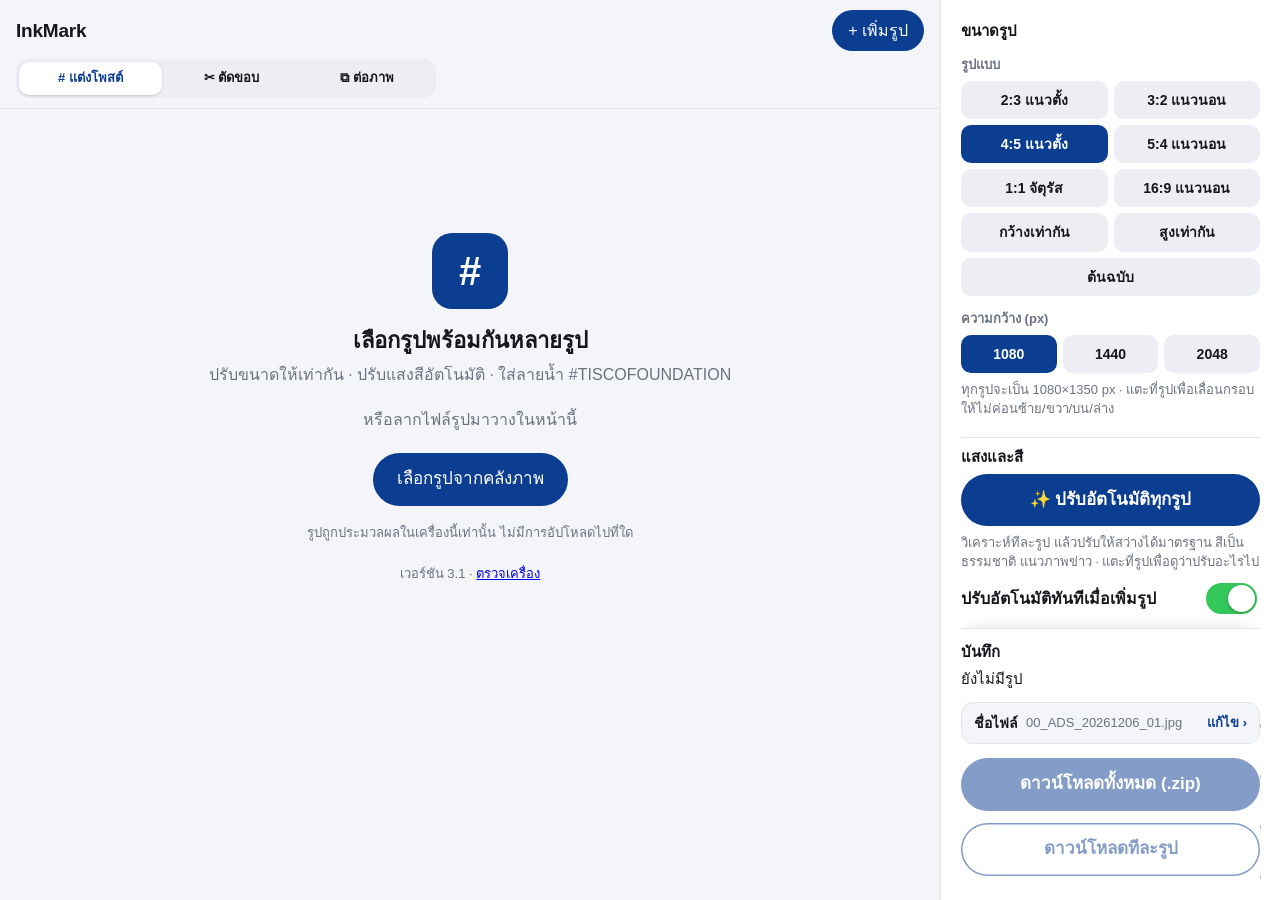
==== commit 023bb345: "v3.1: Stitch mode for long screenshots Third mode (⧉ ต่อภาพ) joins several screenshots into one long" ====
--- a/index.html
+++ b/index.html
@@ -24,8 +24,9 @@
       </div>
     </div>
     <div class="seg mode-switch" id="modeSwitch">
-      <button type="button" data-mode="post"># แต่งรูปโพสต์</button>
+      <button type="button" data-mode="post"># แต่งโพสต์</button>
       <button type="button" data-mode="trim">✂︎ ตัดขอบ</button>
+      <button type="button" data-mode="stitch">⧉ ต่อภาพ</button>
     </div>
   </header>
 
@@ -88,6 +89,33 @@
     </div>
   </div>
 
+  <!-- โหมดต่อภาพ -->
+  <section id="stitchApp" class="stitch-app">
+    <section id="stitchEmpty" class="empty">
+      <div class="empty-mark">⧉</div>
+      <h1>ต่อภาพแคปหน้าจอยาว</h1>
+      <p>เลือกภาพแคปหลายภาพ แอปหาส่วนที่ซ้อนกันแล้วต่อเป็นภาพยาวภาพเดียว</p>
+      <label class="btn primary big">เลือกภาพแคป<input id="stitchInput" type="file" accept="image/*" multiple hidden></label>
+      <p class="hint">เลือกเรียงจากบนลงล่าง (สลับลำดับทีหลังได้) · บันทึกเป็น PNG ชื่อ ภาพแรก_stitch.png</p>
+    </section>
+    <div id="stitchWork" hidden>
+      <p class="grid-hint">ลำดับภาพ (บน → ล่าง) · ใช้ ◀ ▶ สลับ</p>
+      <div id="stitchStrip" class="stitch-strip"></div>
+      <div class="stitch-layout">
+        <div id="stitchPreviewBox" class="stitch-preview"><canvas id="stitchCanvas"></canvas></div>
+        <div id="stitchSeams" class="stitch-seams"></div>
+      </div>
+    </div>
+  </section>
+  <div id="stitchBar" class="trim-bar" hidden>
+    <span id="stitchSummary" class="trim-summary"></span>
+    <div class="trim-actions">
+      <button id="stitchPrepare" class="btn primary touch-only">ต่อภาพและบันทึก</button>
+      <button id="stitchShare" class="btn primary touch-only" hidden>บันทึกลงคลังรูป / แชร์</button>
+      <button id="stitchDownload" class="btn primary desk-only">ดาวน์โหลดภาพยาว (.png)</button>
+    </div>
+  </div>
+
   <!-- แผงตั้งค่า -->
   <section id="sheet" class="sheet" hidden>
     <div class="sheet-head">
--- a/css/style.css
+++ b/css/style.css
@@ -419,3 +419,43 @@
   .t-controls { max-width: 640px; width: 100%; margin: 0 auto; }
 }
 .toast { pointer-events: none; }
+
+/* ---------- โหมดต่อภาพ ---------- */
+.stitch-app { display: none; padding: 12px 16px calc(var(--safe-b) + 110px); }
+body.mode-stitch .stitch-app { display: block; }
+body.mode-stitch #main, body.mode-stitch .tabbar, body.mode-stitch #editor { display: none !important; }
+body.mode-stitch .sheet, body.mode-stitch .sheet[hidden] { display: none !important; }
+body.mode-stitch .topbar { padding-right: 16px !important; }
+body:not(.mode-stitch) #stitchBar { display: none !important; }
+.mode-switch button { font-size: 13px; padding: 7px 6px; }
+.stitch-strip { display: flex; gap: 8px; overflow-x: auto; padding-bottom: 8px; margin-bottom: 10px; }
+.strip-item { position: relative; flex: none; width: 84px; background: var(--chip); border-radius: 8px; overflow: hidden; }
+.strip-item canvas { display: block; width: 84px; }
+.strip-item .num {
+  position: absolute; left: 4px; top: 4px; font-size: 11px; font-weight: 700;
+  background: rgba(0,0,0,0.6); color: #fff; padding: 0 6px; border-radius: 99px;
+}
+.strip-btns { display: flex; justify-content: space-between; background: var(--surface); }
+.strip-btns button { flex: 1; padding: 5px 0; font-size: 13px; color: var(--primary); }
+.strip-btns button:disabled { color: var(--line); }
+.stitch-layout { display: flex; flex-direction: column; gap: 14px; }
+.stitch-preview {
+  max-height: 62vh; max-height: 62dvh; overflow-y: auto; background: #2a2d33; border-radius: 12px;
+  display: flex; justify-content: center; padding: 8px; -webkit-overflow-scrolling: touch;
+}
+.stitch-preview canvas { display: block; align-self: flex-start; box-shadow: 0 2px 12px rgba(0,0,0,0.4); }
+.seam { background: var(--surface); border-radius: 12px; padding: 10px 12px; margin-bottom: 8px; border-left: 4px solid #2e7d32; }
+.seam.warn { border-left-color: #e65100; }
+.seam-head { display: flex; align-items: center; gap: 6px; }
+.seam-head .seam-go { margin-left: auto; }
+.seam-status { margin: 4px 0; font-size: 13px; }
+.seam.warn .seam-status { color: #e65100; }
+.seam .sl { display: grid; grid-template-columns: 1fr auto; align-items: center; }
+.seam .sl span { font-size: 13px; }
+.seam .sl output { font-size: 12px; color: var(--muted); }
+.seam .sl input { grid-column: 1 / -1; }
+@media (min-width: 1024px) {
+  .stitch-layout { flex-direction: row; align-items: flex-start; }
+  .stitch-preview { flex: none; width: 460px; max-height: calc(100vh - 290px); }
+  .stitch-seams { flex: 1; max-width: 520px; }
+}
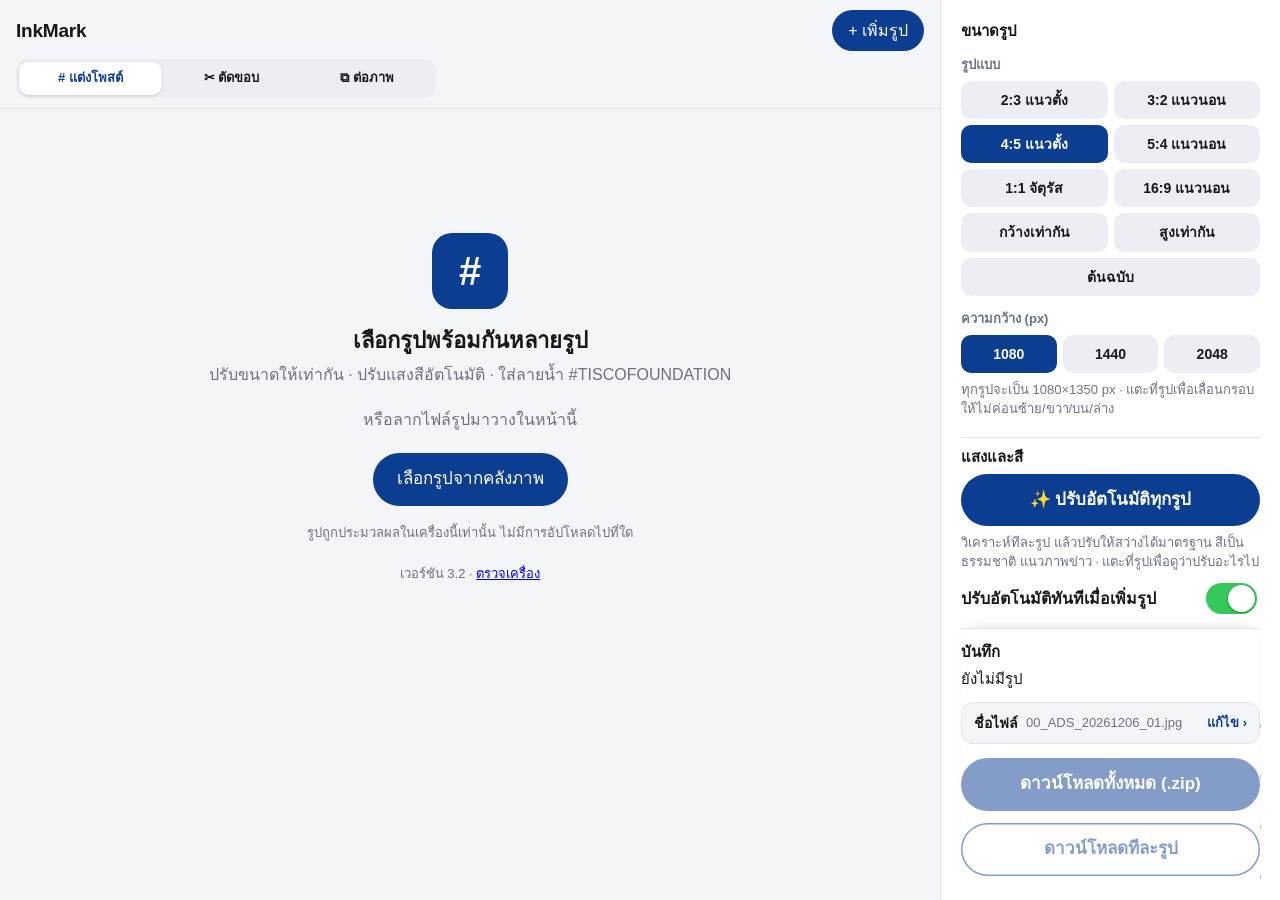
==== commit 14cd9234: "v3.2: automatic ordering and smarter header/footer detection for stitching - Fixed top/bottom bars a" ====
--- a/index.html
+++ b/index.html
@@ -94,16 +94,27 @@
     <section id="stitchEmpty" class="empty">
       <div class="empty-mark">⧉</div>
       <h1>ต่อภาพแคปหน้าจอยาว</h1>
-      <p>เลือกภาพแคปหลายภาพ แอปหาส่วนที่ซ้อนกันแล้วต่อเป็นภาพยาวภาพเดียว</p>
+      <p>เลือกภาพแคปหลายภาพ (ลำดับไหนก็ได้) แอปเรียงลำดับ หาส่วนที่ซ้อนกัน แล้วต่อเป็นภาพยาวภาพเดียว</p>
       <label class="btn primary big">เลือกภาพแคป<input id="stitchInput" type="file" accept="image/*" multiple hidden></label>
-      <p class="hint">เลือกเรียงจากบนลงล่าง (สลับลำดับทีหลังได้) · บันทึกเป็น PNG ชื่อ ภาพแรก_stitch.png</p>
+      <p class="hint">บันทึกเป็น PNG ชื่อ ภาพแรก_stitch.png</p>
     </section>
     <div id="stitchWork" hidden>
-      <p class="grid-hint">ลำดับภาพ (บน → ล่าง) · ใช้ ◀ ▶ สลับ</p>
+      <div class="stitch-top">
+        <p class="grid-hint">ลำดับภาพ (บน → ล่าง) · จัดให้อัตโนมัติ · ใช้ ◀ ▶ สลับเองได้</p>
+        <button id="stitchAuto" type="button" class="ghost small">↻ เรียงอัตโนมัติ</button>
+      </div>
       <div id="stitchStrip" class="stitch-strip"></div>
       <div class="stitch-layout">
         <div id="stitchPreviewBox" class="stitch-preview"><canvas id="stitchCanvas"></canvas></div>
-        <div id="stitchSeams" class="stitch-seams"></div>
+        <div class="stitch-side">
+          <div class="seam bars-box">
+            <strong>แถบบน / แถบล่าง</strong>
+            <p class="hint" id="stitchBars"></p>
+            <label class="switch-row"><span>เก็บแถบบน <small class="muted">(เวลา แบต ชื่อแชท) จากภาพแรก</small></span><input type="checkbox" id="stitchKeepHeader" class="switch"></label>
+            <label class="switch-row"><span>เก็บแถบล่าง <small class="muted">(ช่องพิมพ์ เมนู) จากภาพสุดท้าย</small></span><input type="checkbox" id="stitchKeepFooter" class="switch"></label>
+          </div>
+          <div id="stitchSeams" class="stitch-seams"></div>
+        </div>
       </div>
     </div>
   </section>
--- a/css/style.css
+++ b/css/style.css
@@ -459,3 +459,8 @@
   .stitch-preview { flex: none; width: 460px; max-height: calc(100vh - 290px); }
   .stitch-seams { flex: 1; max-width: 520px; }
 }
+.stitch-top { display: flex; align-items: center; justify-content: space-between; gap: 8px; }
+.stitch-top .grid-hint { margin: 0; }
+.bars-box { border-left-color: var(--primary); }
+.bars-box .switch-row { padding: 4px 0; font-size: 14px; }
+@media (min-width: 1024px) { .stitch-side { flex: 1; max-width: 520px; } }
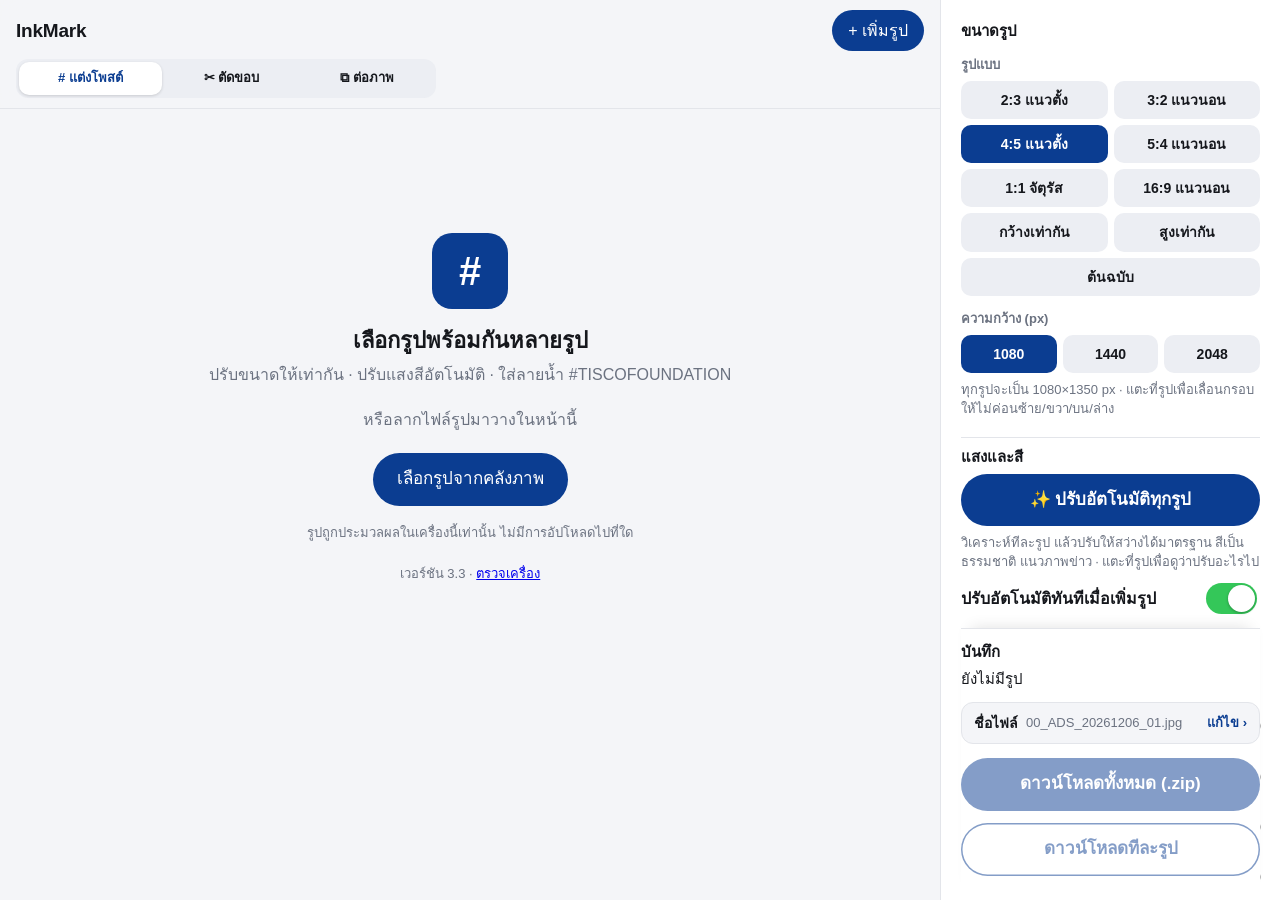
==== commit fd8550e7: "v3.3: line-based auto straighten with visible references, plus guide tool - Auto straighten now find" ====
--- a/index.html
+++ b/index.html
@@ -251,6 +251,7 @@
               <button id="edStraight" class="btn outline">📐 ตั้งตรงอัตโนมัติ</button>
               <button id="edGeoReset" class="ghost small">ล้าง</button>
             </div>
+            <button id="edGuide" type="button" class="btn outline block guide-btn">📏 ลากเส้นอ้างอิงเอง</button>
             <div id="geoChips" class="chips"></div>
             <div class="one-slider"><input id="geoOne" type="range"></div>
           </div>
--- a/css/style.css
+++ b/css/style.css
@@ -464,3 +464,5 @@
 .bars-box { border-left-color: var(--primary); }
 .bars-box .switch-row { padding: 4px 0; font-size: 14px; }
 @media (min-width: 1024px) { .stitch-side { flex: 1; max-width: 520px; } }
+.guide-btn { padding: 8px 12px; font-size: 14px; margin: 0 0 8px; }
+.guide-btn.on { background: #ffd400; color: #222; box-shadow: none; }
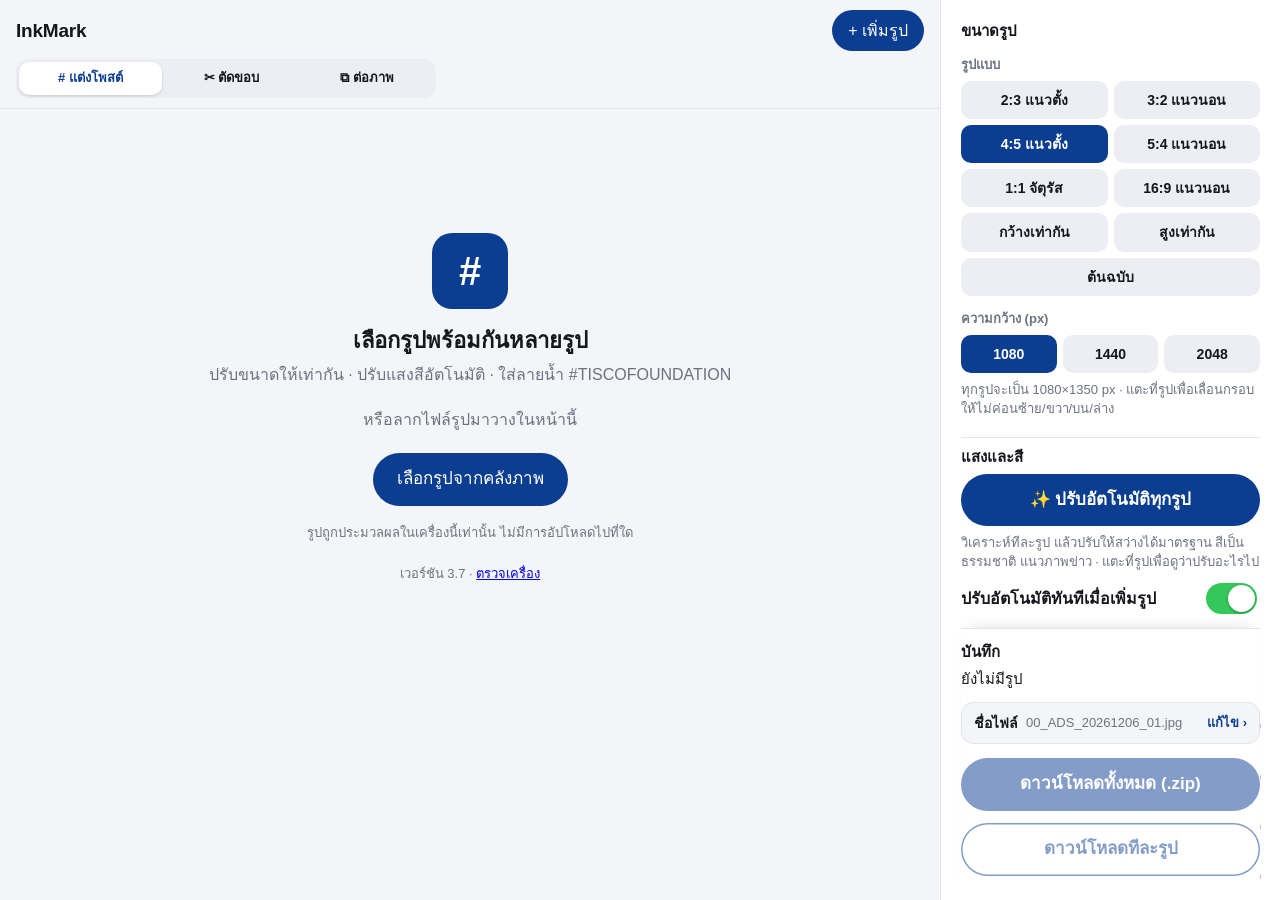
==== commit ff72b380: "v3.7: choose the main straighten reference (horizontal by default) Adds "อ้างอิงหลัก: แนวนอน / แนวตั" ====
--- a/index.html
+++ b/index.html
@@ -247,6 +247,10 @@
           </div>
           <div class="geo-box">
             <p class="label geo-title">ปรับให้ตรง <span class="muted">— เอียง · มุมมองแนวตั้ง/แนวนอน</span></p>
+            <div class="ref-row">
+              <span class="muted">อ้างอิงหลัก</span>
+              <div class="seg" id="refSeg"></div>
+            </div>
             <div class="auto-row">
               <button id="edStraight" class="btn outline">📐 ตั้งตรงอัตโนมัติ</button>
               <button id="edGeoReset" class="ghost small">ล้าง</button>
--- a/css/style.css
+++ b/css/style.css
@@ -466,3 +466,7 @@
 @media (min-width: 1024px) { .stitch-side { flex: 1; max-width: 520px; } }
 .guide-btn { padding: 8px 12px; font-size: 14px; margin: 0 0 8px; }
 .guide-btn.on { background: #ffd400; color: #222; box-shadow: none; }
+.ref-row { display: flex; align-items: center; gap: 8px; margin-bottom: 8px; }
+.ref-row .muted { flex: none; font-size: 13px; }
+.ref-row .seg { flex: 1; }
+.ref-row .seg button { padding: 6px 8px; font-size: 13px; }
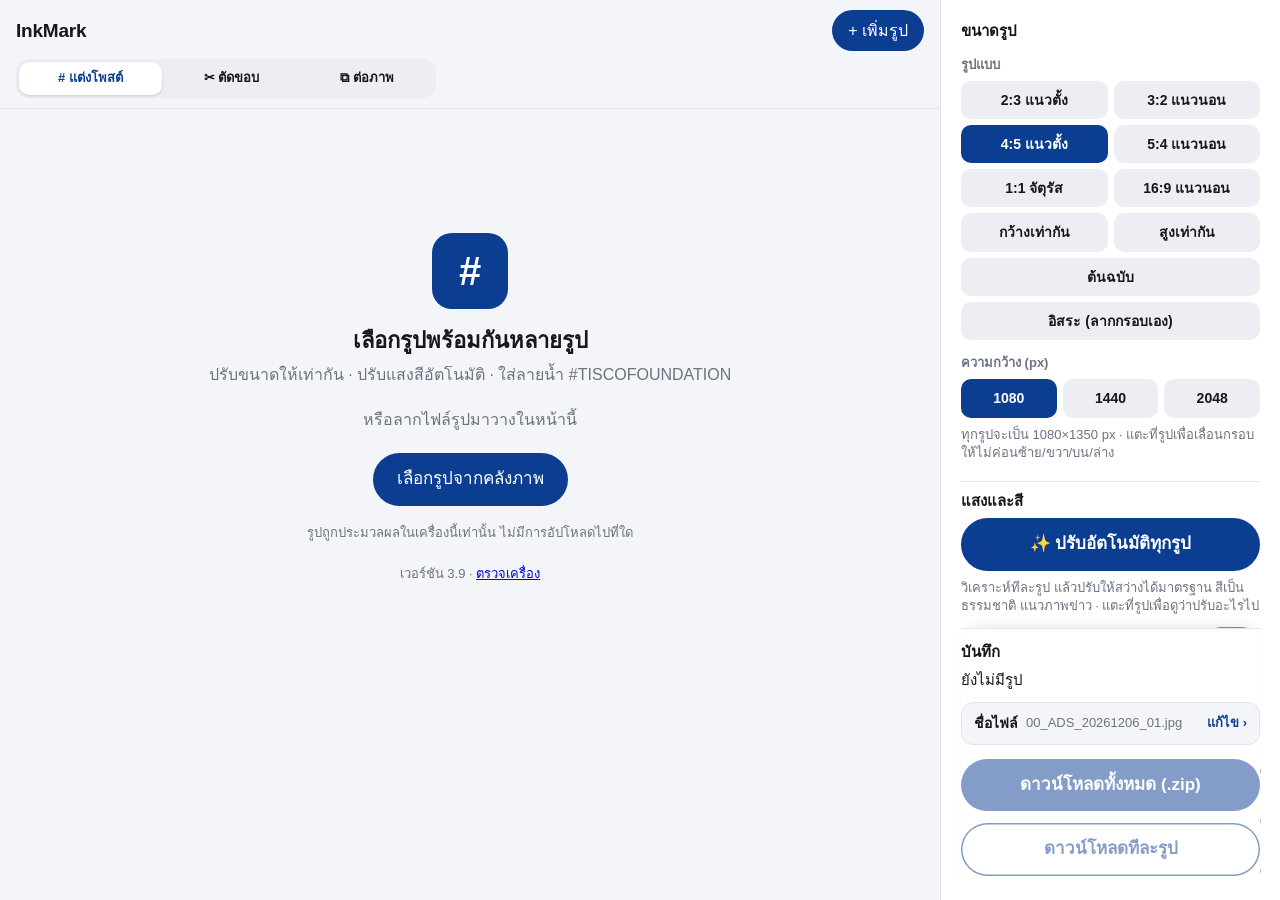
==== commit 9231cac4: "v3.9: free crop — drag corners and edges to set any size New size option "อิสระ (ลากกรอบเอง)" for th" ====
--- a/index.html
+++ b/index.html
@@ -240,6 +240,7 @@
           </div>
           <p class="hint" id="edModeNote" hidden>รูปนี้ใช้ขนาดเฉพาะ รูปอื่นยังใช้ขนาดตามชุด</p>
           <p class="hint mobile-only" id="edFrameHint">ลากกรอบสีขาวเพื่อเลือกตำแหน่ง · ใช้สองนิ้วซูมได้</p>
+          <p class="hint" id="edFreeInfo" hidden></p>
           <div class="row" id="edZoomRow">
             <span class="muted">ซูม</span>
             <input id="edZoom" type="range" min="1" max="4" step="0.01">
--- a/css/style.css
+++ b/css/style.css
@@ -470,3 +470,5 @@
 .ref-row .muted { flex: none; font-size: 13px; }
 .ref-row .seg { flex: 1; }
 .ref-row .seg button { padding: 6px 8px; font-size: 13px; }
+.seg.mode-grid button[data-value="free"] { grid-column: 1 / -1; }
+#edFreeInfo { color: var(--primary); font-weight: 600; }
